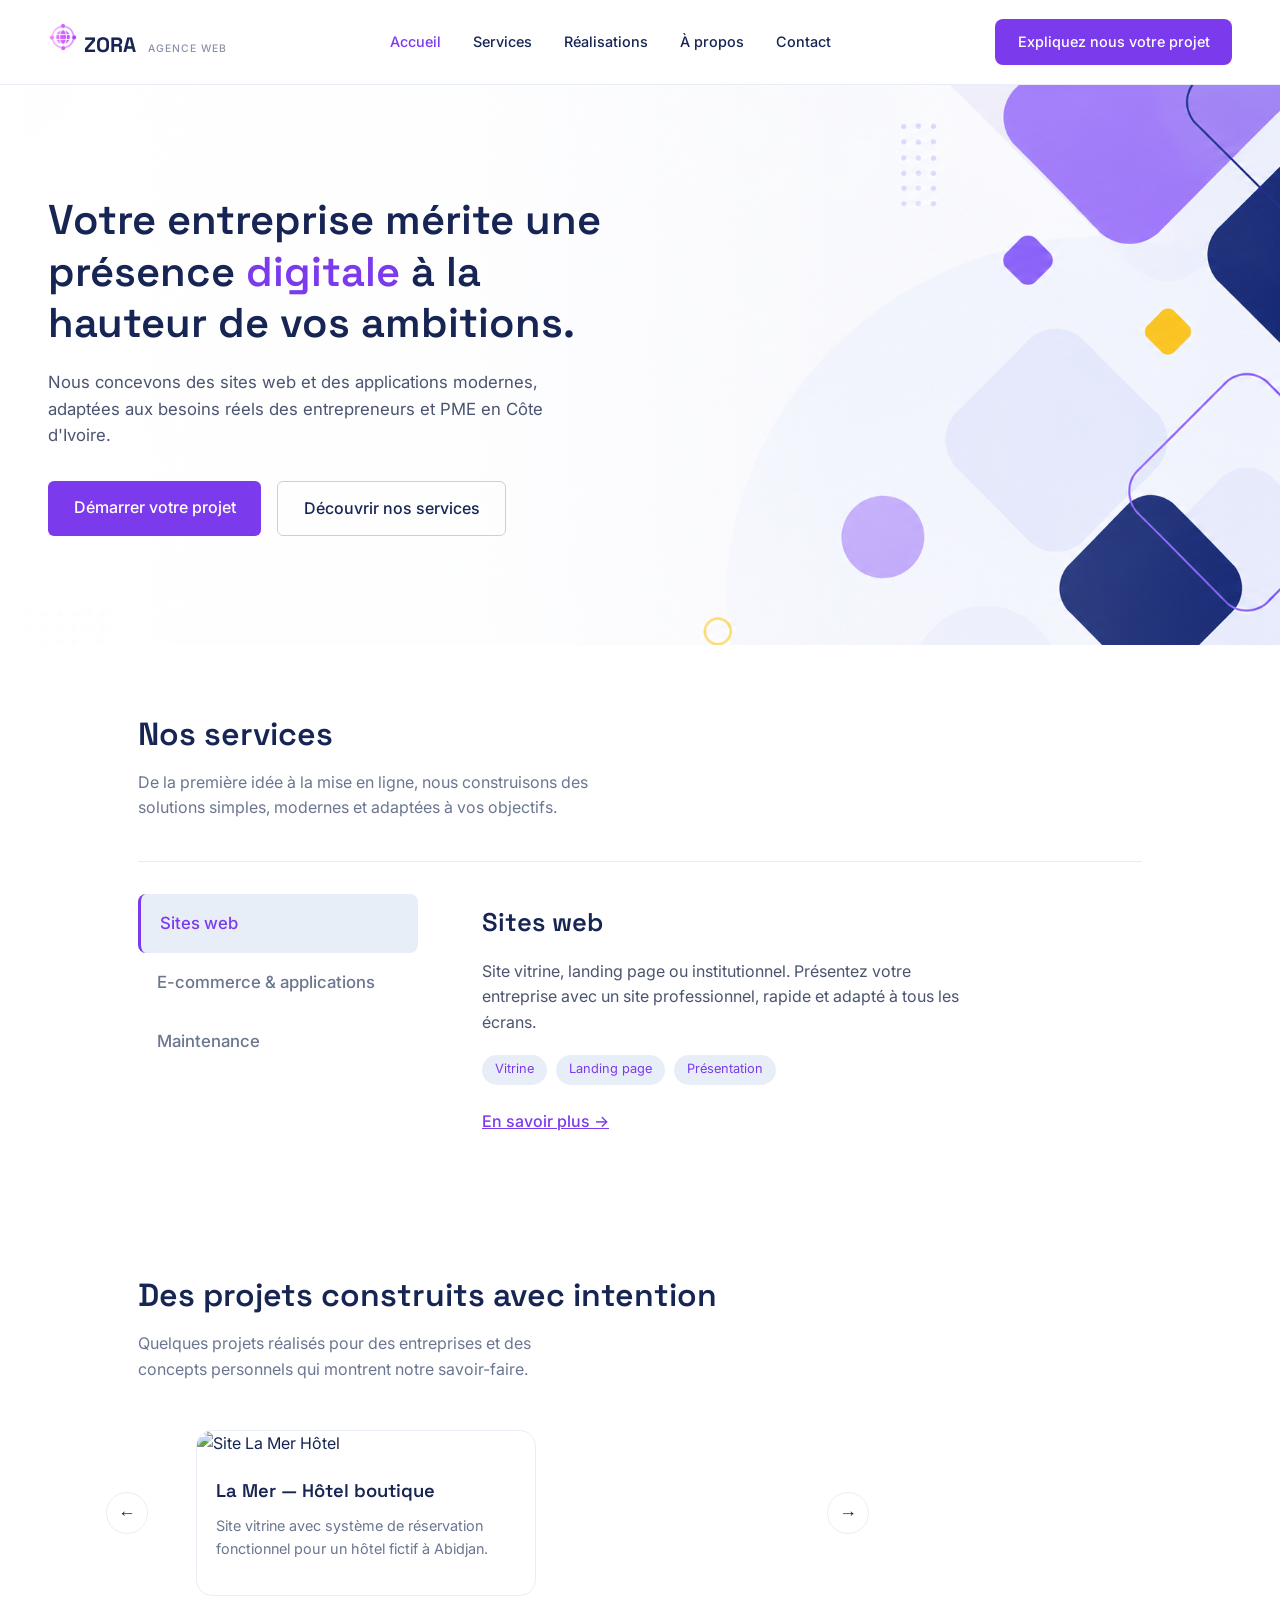
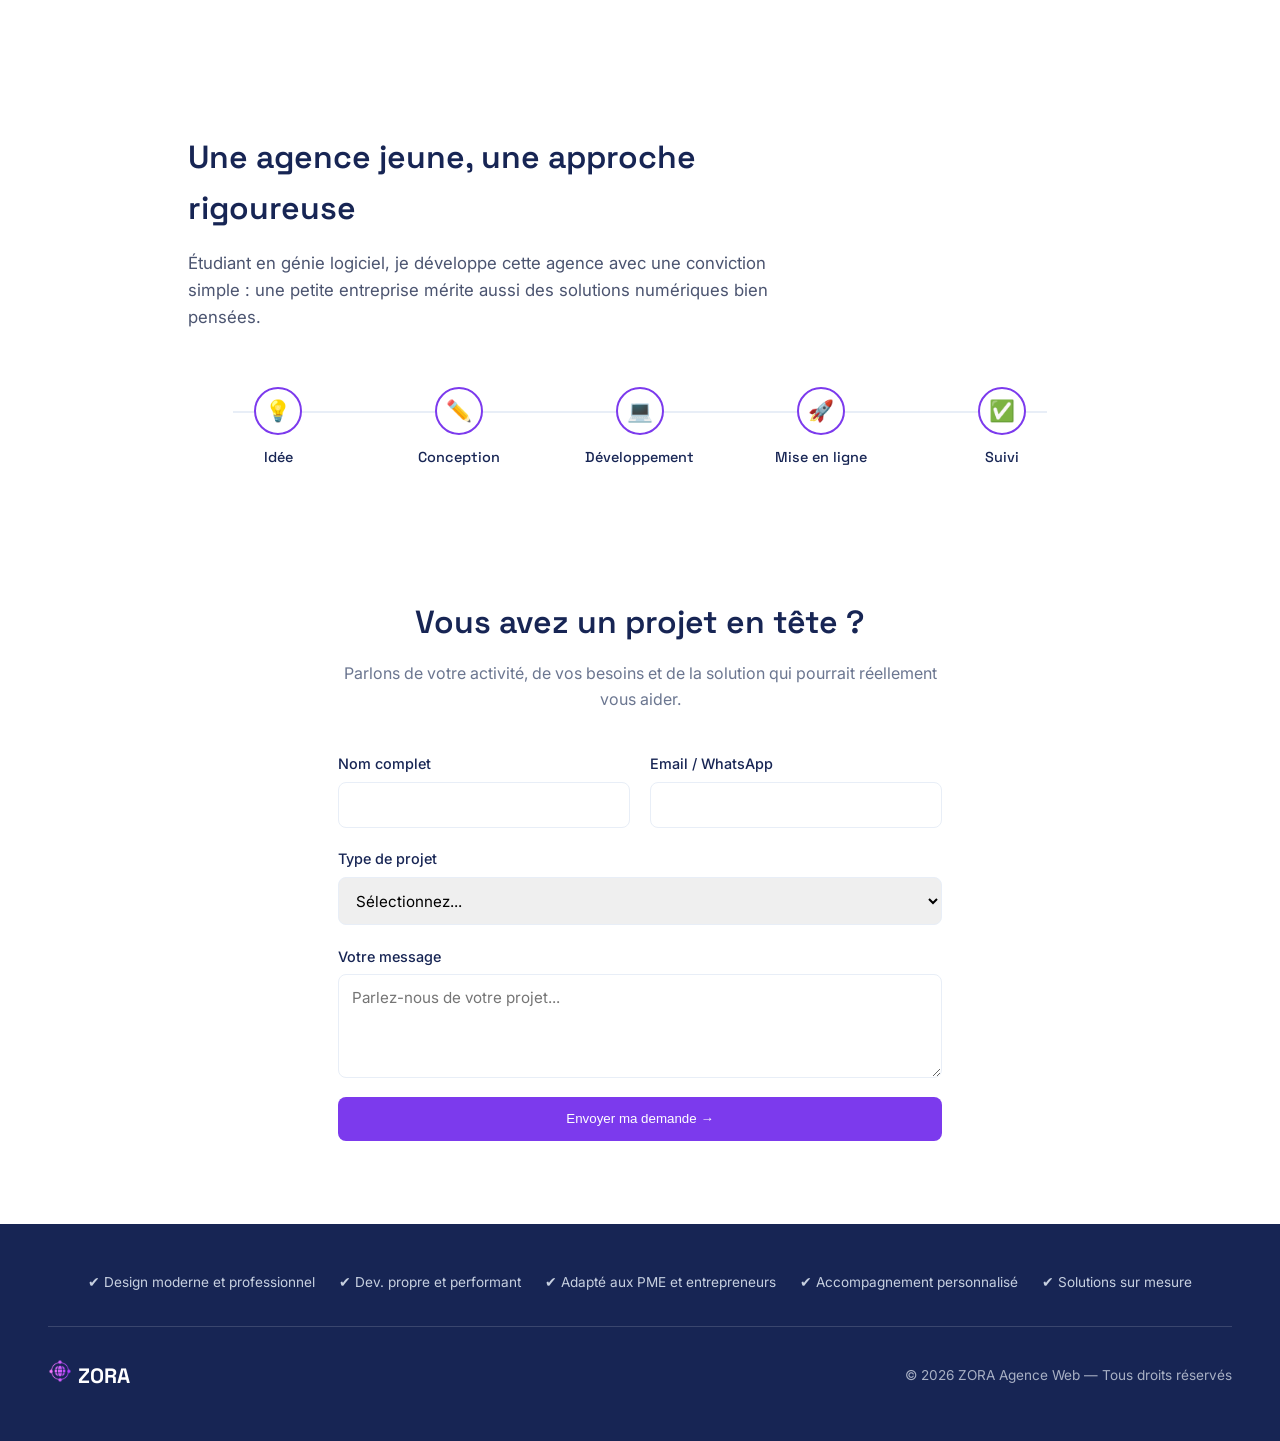
==== Frontend-agence/index.html @ 2cee511e "Site ZORA complet : header, hero, services, réalisations, à propos, contact, responsive" ====
<!DOCTYPE html>
<html lang="fr">
<head>
  <meta charset="UTF-8">
  <meta name="viewport" content="width=device-width, initial-scale=1.0">
  <title>ZORA — Agence web</title>
  <link rel="icon" type="image/png" href="image/icone.png">
  <link rel="stylesheet" href="Design.css">
  <script src="script.js" defer></script>
</head>
<body>

  <!-- HEADER / NAVIGATION -->
  <header class="en-tete">
    <div class="logo">
      <span class="logo-1"><img src="image/icone.png" alt="" width="30px"></span> ZORA
      <span class="logo-2">AGENCE WEB</span>
    </div>
    <nav class="liens" id="liens-nav">
      <a href="#accueil" class="lien-actif">Accueil</a>
      <a href="#services">Services</a>
      <a href="#realisations">Réalisations</a>
      <a href="#apropos">À propos</a>
      <a href="#contact">Contact</a>
    </nav>
    <a href="#contact" class="btn-cta">Expliquez nous votre projet</a>
     <button class="burger" id="burger" aria-label="Ouvrir le menu">
      <span></span>
      <span></span>
      <span></span>
    </button>
  </header>

  <!-- HERO -->
  <section id="accueil" class="hero">
    <div class="hero-text">
      <h1>Votre entreprise mérite une présence <span class="mot-accent">digitale</span> à la hauteur de vos ambitions.</h1>
      <p>Nous concevons des sites web et des applications modernes, adaptées aux besoins réels des entrepreneurs et PME en Côte d'Ivoire.</p>
      <div class="hero-boutons">
        <a href="#contact" class="btn-primaire">Démarrer votre projet</a>
        <a href="#services" class="btn-secondaire">Découvrir nos services</a>
      </div>
    </div>
  </section>

  <!-- SERVICES -->
  <section id="services" class="services">
    <h2>Nos services</h2>
    <p class="services-intro">De la première idée à la mise en ligne, nous construisons des solutions simples, modernes et adaptées à vos objectifs.</p>
 
    <div class="services-layout">
 
      <ul class="services-liste">
        <li class="service-nom actif" data-service="sites-web">Sites web</li>
        <li class="service-nom" data-service="ecommerce">E-commerce &amp; applications</li>
        <li class="service-nom" data-service="maintenance">Maintenance</li>
      </ul>
 
      <div class="services-detail">
        <h3 id="detail-titre">Sites web</h3>
        <p id="detail-texte">Site vitrine, landing page ou institutionnel. Présentez votre entreprise avec un site professionnel, rapide et adapté à tous les écrans.</p>
        <div class="detail-tags" id="detail-tags">
          <span class="tag">Vitrine</span>
          <span class="tag">Landing page</span>
          <span class="tag">Présentation</span>
        </div>
        <a href="#contact" class="detail-lien">En savoir plus →</a>
      </div>
 
    </div>
  </section>
 

  <!-- REALISATIONS -->
  <section id="realisations" class="realisations">
    <h2>Des projets construits avec intention</h2>
    <p class="realisations-intro">Quelques projets réalisés pour des entreprises et des concepts personnels qui montrent notre savoir-faire.</p>
 
    <div class="carrousel-conteneur">
      <button class="carrousel-fleche fleche-gauche" aria-label="Précédent">←</button>
 
      <div class="carrousel" id="carrousel">
 
        <a href="#" target="_blank" rel="noopener noreferrer" class="projet-carte">
          <img src="image/la-mer-apercu.png" alt="Site La Mer Hôtel">
          <div class="projet-contenu">
            <h3>La Mer — Hôtel boutique</h3>
            <p>Site vitrine avec système de réservation fonctionnel pour un hôtel fictif à Abidjan.</p>
          </div>
        </a>
         <!-- ⚠️ remplace href="#" par la vraie URL une fois La Mer mis en ligne -->

        <!-- les prochains projets viendront ici, même structure -->

      </div>

      <button class="carrousel-fleche fleche-droite" aria-label="Suivant">→</button>
    </div>
  </section>

  <!-- A PROPOS -->
  <section id="apropos" class="apropos">
    <div class="apropos-intro">
      <h2>Une agence jeune, une approche rigoureuse</h2>
      <p>Étudiant en génie logiciel, je développe cette agence avec une conviction simple : une petite entreprise mérite aussi des solutions numériques bien pensées.</p>
    </div>
 
    <div class="processus">
      <div class="etape">
        <div class="etape-icone">💡</div>
        <span class="etape-nom">Idée</span>
      </div>
      <div class="etape">
        <div class="etape-icone">✏️</div>
        <span class="etape-nom">Conception</span>
      </div>
      <div class="etape">
        <div class="etape-icone">💻</div>
        <span class="etape-nom">Développement</span>
      </div>
      <div class="etape">
        <div class="etape-icone">🚀</div>
        <span class="etape-nom">Mise en ligne</span>
      </div>
      <div class="etape">
        <div class="etape-icone">✅</div>
        <span class="etape-nom">Suivi</span>
      </div>
    </div>
  </section>
 
  <!-- CONTACT -->
  <section id="contact" class="contact">
    <div class="contact-intro">
      <h2>Vous avez un projet en tête ?</h2>
      <p>Parlons de votre activité, de vos besoins et de la solution qui pourrait réellement vous aider.</p>
    </div>
 
    <form id="contact-projet-form" class="contact-form">
      <div class="champ-groupe">
        <label>
          Nom complet
          <input type="text" id="cp-nom" name="nom" required>
        </label>
        <label>
          Email / WhatsApp
          <input type="text" id="cp-contact" name="contact" required>
        </label>
      </div>
 
      <label>
        Type de projet
        <select id="cp-type" name="type-projet" required>
          <option value="" disabled selected>Sélectionnez...</option>
          <option value="site-vitrine">Site vitrine</option>
          <option value="ecommerce">E-commerce / Application</option>
          <option value="maintenance">Maintenance d'un site existant</option>
          <option value="autre">Autre</option>
        </select>
      </label>
 
      <label>
        Votre message
        <textarea id="cp-message" name="message" rows="4" placeholder="Parlez-nous de votre projet..." required></textarea>
      </label>
 
      <button type="submit">Envoyer ma demande →</button>
    </form>
 
    <div id="contact-projet-result"></div>
  </section>
 
  <!-- FOOTER -->
  <footer class="site-footer">
    <div class="footer-badges">
      <span>✔ Design moderne et professionnel</span>
      <span>✔ Dev. propre et performant</span>
      <span>✔ Adapté aux PME et entrepreneurs</span>
      <span>✔ Accompagnement personnalisé</span>
      <span>✔ Solutions sur mesure</span>
    </div>
    <div class="footer-bas">
      <div class="logo">
        <span class="logo-1"><img src="image/icone.png" alt="" width="24px"></span> ZORA
      </div>
      <p>© 2026 ZORA Agence Web — Tous droits réservés</p>
    </div>
  </footer>


</body>
</html>
---- Frontend-agence/Design.css ----
@import url('https://fonts.googleapis.com/css2?family=Space+Grotesk:wght@500;600;700&family=Inter:wght@400;500;600&display=swap');
:root {
  --couleur-bleu-nuit: #172554;     /* titres, texte important, footer */
  --couleur-violet: #7C3AED;        /* boutons, liens, éléments interactifs */
  --couleur-jaune: #FACC15;         /* accents, badges, détails */
  --couleur-blanc: #FFFFFF;         /* fond principal, cartes */
  --couleur-bleu-clair: #E8EEF7;    /* fonds secondaires, séparateurs */
 
  --police-titre: 'Space Grotesk', sans-serif;
  --police-texte: 'Inter', sans-serif;
}
*{
    margin: 0;
    padding: 0;
    box-sizing: border-box;
}
html {
  scroll-behavior: smooth;
}
body {
  font-family: var(--police-texte);
  color: var(--couleur-bleu-nuit);
  background-color: var(--couleur-blanc);
  line-height: 1.6;
}
a {
  text-decoration: none;
  color: inherit;
}
.en-tete {
  position: sticky;
  top: 0;
  z-index: 100;
  display: flex;
  justify-content: space-between;
  align-items: center;
  padding: 1.2rem 3rem;
  background-color: var(--couleur-blanc);
  border-bottom: 1px solid var(--couleur-bleu-clair);
}
.logo {
  font-family: var(--police-titre);
  font-weight: 700;
  font-size: 1.3rem;
  color: var(--couleur-bleu-nuit);
  display: flex;
  align-items: baseline;
  gap: 0.4rem;
}
.logo-1 {
  color: var(--couleur-violet);
}
.logo-2 {
  font-family: var(--police-texte);
  font-weight: 500;
  font-size: 0.65rem;
  color: #8A93A8;
  letter-spacing: 1px;
  margin-left: 0.3rem;
}
.liens{
    display: flex;
    gap: 2rem;
}
.liens a{
    font-family: var(--police-texte);
    font-size: 0.9rem;
    font-weight: 500;
    color: var(--couleur-bleu-nuit);
    transition: color 0.2s ease;
}
.liens a:hover{
    color: var(--couleur-violet)
}
.btn-cta {
  background-color: var(--couleur-violet);
  color: var(--couleur-blanc);
  font-family: var(--police-texte);
  font-weight: 500;
  font-size: 0.9rem;
  padding: 0.7rem 1.4rem;
  border-radius: 8px;
  transition: opacity 0.2s ease;
}
.btn-cta:hover{
    opacity: 0.85;
}
.lien-actif {
  color: var(--couleur-violet)!important;
}
.hero {
  position: relative;
  display: flex;
  align-items: center;
  min-height: 560px;
  padding: 3rem;
  background-image: url('image/hero-fond.png');
  background-size: cover;
  background-position: center;
}
 
.hero::before {
  content: "";
  position: absolute;
  inset: 0;
  background: linear-gradient(
    90deg,
    rgba(255, 255, 255, 0.97) 0%,
    rgba(255, 255, 255, 0.85) 35%,
    rgba(255, 255, 255, 0.2) 65%,
    rgba(255, 255, 255, 0) 100%
  );
}
 
.hero-text {
  position: relative;
  z-index: 1;
  max-width: 560px;
}
 
.hero-text h1 {
  font-family: var(--police-titre);
  font-weight: 600;
  font-size: 2.6rem;
  line-height: 1.25;
  color: var(--couleur-bleu-nuit);
  margin-bottom: 1.2rem;
}
 
.mot-accent {
  color: var(--couleur-violet);
}
 
.hero-text p {
  font-size: 1.05rem;
  color: #4B5470;
  margin-bottom: 2rem;
}
 
.hero-boutons {
  display: flex;
  gap: 1rem;
}
 
.btn-primaire {
  background-color: var(--couleur-violet);
  color: var(--couleur-blanc);
  font-weight: 500;
  padding: 0.85rem 1.6rem;
  border-radius: 6px;
  transition: opacity 0.2s ease;
}
 
.btn-primaire:hover {
  opacity: 0.85;
}
 
.btn-secondaire {
  background-color: transparent;
  color: var(--couleur-bleu-nuit);
  font-weight: 500;
  padding: 0.85rem 1.6rem;
  border-radius: 6px;
  border: 1px solid #C7D0E0;
  transition: border-color 0.2s ease;
}
 
.btn-secondaire:hover {
  border-color: var(--couleur-violet);
}
 
.hero-visuel-conteneur {
  flex: 1;
  position: relative;
  display: flex;
  justify-content: center;
}
 
.hero-visuel-forme {
  position: absolute;
  border-radius: 50%;
  z-index: 0;
}
 
.forme-jaune {
  width: 26px;
  height: 26px;
  background-color: var(--couleur-jaune);
  top: -14px;
  left: 20px;
}
 
.forme-violette {
  width: 70px;
  height: 70px;
  background-color: var(--couleur-violet);
  opacity: 0.12;
  bottom: -20px;
  right: 10px;
  border-radius: 16px;
}
 
.hero-visuel {
  position: relative;
  z-index: 1;
  width: 100%;
  max-width: 420px;
  background-color: var(--couleur-blanc);
  border-radius: 16px;
  box-shadow: 0 20px 50px rgba(23, 37, 84, 0.15), 0 2px 8px rgba(23, 37, 84, 0.06);
  padding: 1.5rem;
}
.services{
  padding: 4rem 3rem;
  max-width: 1100px;
  margin: 0 auto;
}
.services h2{
  font-family: var(--police-titre);
  font-weight: 600 ;
  font-size: 2rem;
  color: var(--couleur-bleu-nuit);
  margin-bottom: 0.6rem ;
}
.services-intro{
   color: #6B7690;
   max-width: 500px;
   margin-bottom: 2.5rem;
}
.services-layout{
    display: flex;
    gap: 3rem;
    border-top: 1px solid var(--couleur-bleu-clair);
    padding-top: 2rem;
}
.services-liste{
    list-style: none;
    flex: 0 0 280px;
    display: flex;
    flex-direction: column;
}
.service-nom{
  padding: 1rem 1.2rem;
  font-family: var(--police-texte);
  font-weight: 500;
  font-size: 1.05rem;
  color: #6B7690;
  border-radius: 8px;
  cursor: pointer;
  transition: color 0.2s ease;
}
.service-nom:hover{
  color: var(--couleur-bleu-nuit);
}
.service-nom.actif {
  background-color: var(--couleur-bleu-clair);
  color: var(--couleur-violet);
  border-left: 3px solid var(--couleur-violet);
}
.services-detail{
  flex: 1;
  padding: 0.5rem 1rem;
}
.services-detail h3 {
  font-family: var(--police-titre);
  font-weight: 600;
  font-size: 1.6rem;
  color: var(--couleur-bleu-nuit);
  margin-bottom: 1rem;
}

.services-detail p {
  color: #4B5470;
  margin-bottom: 1.2rem;
  max-width: 480px;
}
.detail-tags {
  display: flex;
  flex-wrap: wrap;
  gap: 0.6rem;
  margin-bottom: 1.5rem;
}
.detail-tags .tag {
  font-size: 0.8rem;
  color: var(--couleur-violet);
  background-color: var(--couleur-bleu-clair);
  padding: 0.3rem 0.8rem;
  border-radius: 999px;
}
.detail-lien {
  color: var(--couleur-violet);
  font-weight: 500;
  text-decoration: underline;
}
.mockup-barre {
  display: flex;
  gap: 0.4rem;
  margin-bottom: 1.2rem;
}
.realisations {
  padding: 4rem 0;
  max-width: 1100px;
  margin: 0 auto;
}
 
.realisations h2 {
  font-family: var(--police-titre);
  font-weight: 600;
  font-size: 2rem;
  color: var(--couleur-bleu-nuit);
  margin-bottom: 0.6rem;
  padding: 0 3rem;
}
 
.realisations-intro {
  color: #6B7690;
  max-width: 500px;
  margin-bottom: 2.5rem;
  padding: 0 3rem;
}
 
.carrousel-conteneur {
  position: relative;
  display: flex;
  align-items: center;
  gap: 1rem;
  padding: 0 1rem;
}
 
.carrousel {
  display: flex;
  gap: 1.5rem;
  overflow-x: auto;
  scroll-snap-type: x mandatory;
  scroll-behavior: smooth;
  padding: 0.5rem 2rem;
}
 
/* Cache la barre de défilement (visuel plus propre), sans bloquer le défilement */
.carrousel::-webkit-scrollbar {
  display: none;
}
.carrousel {
  scrollbar-width: none;
}
 
.projet-carte {
  flex: 0 0 340px;
  scroll-snap-align: start;
  background-color: var(--couleur-blanc);
  border: 1px solid var(--couleur-bleu-clair);
  border-radius: 1rem;
  overflow: hidden;
  display: block;
  transition: box-shadow 0.2s ease, transform 0.2s ease;
}
 
.projet-carte:hover {
  box-shadow: 0 10px 30px rgba(23, 37, 84, 0.1);
  transform: translateY(-3px);
}
 
.projet-carte img {
  width: 100%;
  height: 200px;
  object-fit: cover;
}
 
.projet-contenu {
  padding: 1.2rem;
}
 
.projet-contenu h3 {
  font-family: var(--police-titre);
  font-weight: 600;
  font-size: 1.15rem;
  color: var(--couleur-bleu-nuit);
  margin-bottom: 0.5rem;
}
 
.projet-contenu p {
  color: #6B7690;
  font-size: 0.9rem;
  margin-bottom: 1rem;
}
 
.carrousel-fleche {
  flex-shrink: 0;
  width: 42px;
  height: 42px;
  border-radius: 50%;
  border: 1px solid var(--couleur-bleu-clair);
  background-color: var(--couleur-blanc);
  color: var(--couleur-bleu-nuit);
  font-size: 1.1rem;
  cursor: pointer;
  transition: background-color 0.2s ease;
}
 
.carrousel-fleche:hover {
  background-color: var(--couleur-bleu-clair);
}
.apropos {
  padding: 4rem 3rem;
  max-width: 1000px;
  margin: 0 auto;
}
 
.apropos-intro {
  max-width: 600px;
  margin-bottom: 3.5rem;
}
 
.apropos-intro h2 {
  font-family: var(--police-titre);
  font-weight: 600;
  font-size: 2rem;
  color: var(--couleur-bleu-nuit);
  margin-bottom: 1rem;
}
 
.apropos-intro p {
  color: #4B5470;
  font-size: 1.05rem;
}
 
.processus {
  position: relative;
  display: flex;
  justify-content: space-between;
}
 
/* La ligne horizontale qui relie les étapes, placée derrière les icônes */
.processus::before {
  content: "";
  position: absolute;
  top: 24px;
  left: 5%;
  right: 5%;
  height: 2px;
  background-color: var(--couleur-bleu-clair);
  z-index: 0;
}
 
.etape {
  position: relative;
  z-index: 1;
  display: flex;
  flex-direction: column;
  align-items: center;
  gap: 0.7rem;
  flex: 1;
}
 
.etape-icone {
  width: 48px;
  height: 48px;
  border-radius: 50%;
  background-color: var(--couleur-blanc);
  border: 2px solid var(--couleur-violet);
  display: flex;
  align-items: center;
  justify-content: center;
  font-size: 1.3rem;
}
 
.etape-nom {
  font-family: var(--police-titre);
  font-weight: 500;
  font-size: 0.9rem;
  color: var(--couleur-bleu-nuit);
  text-align: center;
}
.contact {
  padding: 4rem 3rem;
  max-width: 700px;
  margin: 0 auto;
}
 
.contact-intro {
  text-align: center;
  margin-bottom: 2.5rem;
}
 
.contact-intro h2 {
  font-family: var(--police-titre);
  font-weight: 600;
  font-size: 2rem;
  color: var(--couleur-bleu-nuit);
  margin-bottom: 0.8rem;
}
 
.contact-intro p {
  color: #6B7690;
}
 
.contact-form {
  display: flex;
  flex-direction: column;
  gap: 1.2rem;
}
 
.champ-groupe {
  display: flex;
  gap: 1.2rem;
}
 
.contact-form label {
  flex: 1;
  display: flex;
  flex-direction: column;
  gap: 0.4rem;
  font-size: 0.9rem;
  color: var(--couleur-bleu-nuit);
  font-weight: 500;
}
 
.contact-form input,
.contact-form select,
.contact-form textarea {
  padding: 0.8rem;
  border: 1px solid var(--couleur-bleu-clair);
  border-radius: 8px;
  font-family: var(--police-texte);
  font-size: 0.95rem;
  resize: vertical;
}
 
.contact-form button {
  background-color: var(--couleur-violet);
  color: var(--couleur-blanc);
  font-weight: 500;
  padding: 0.9rem;
  border: none;
  border-radius: 8px;
  cursor: pointer;
  transition: opacity 0.2s ease;
}
 
.contact-form button:hover {
  opacity: 0.85;
}
 
#contact-projet-result {
  margin-top: 1.2rem;
  text-align: center;
  color: var(--couleur-violet);
  font-weight: 500;
}
 
/* ============================
   FOOTER
   ============================ */
.site-footer {
  background-color: var(--couleur-bleu-nuit);
  color: var(--couleur-blanc);
  padding: 3rem;
}
 
.footer-badges {
  display: flex;
  flex-wrap: wrap;
  justify-content: center;
  gap: 1.5rem;
  padding-bottom: 2rem;
  margin-bottom: 2rem;
  border-bottom: 1px solid rgba(255, 255, 255, 0.15);
  font-size: 0.85rem;
  color: #C7D0E0;
}
 
.footer-bas {
  display: flex;
  justify-content: space-between;
  align-items: center;
}
 
.footer-bas .logo {
  font-family: var(--police-titre);
  font-weight: 700;
  color: var(--couleur-blanc);
}
 
.footer-bas p {
  font-size: 0.85rem;
  color: #A8B0C4;
}
.burger {
  display: none;
  flex-direction: column;
  justify-content: space-between;
  width: 26px;
  height: 20px;
  background: none;
  border: none;
  cursor: pointer;
}
 
.burger span {
  display: block;
  width: 100%;
  height: 2px;
  background-color: var(--couleur-bleu-nuit);
  border-radius: 2px;
  transition: transform 0.25s ease, opacity 0.25s ease;
}
 
/* Quand le menu est ouvert, on transforme les 3 barres en croix (×) */
.burger.ouvert span:nth-child(1) {
  transform: translateY(9px) rotate(45deg);
}
.burger.ouvert span:nth-child(2) {
  opacity: 0;
}
.burger.ouvert span:nth-child(3) {
  transform: translateY(-9px) rotate(-45deg);
}
 
/* ============================
   RESPONSIVE MOBILE
   ============================ */
@media (max-width: 900px) {
 
  .en-tete {
    padding: 1rem 1.5rem;
  }
 
  .btn-cta {
    display: none;
  }
 
  .burger {
    display: flex;
  }
 
  .liens {
    position: absolute;
    top: 100%;
    left: 0;
    right: 0;
    background-color: var(--couleur-blanc);
    flex-direction: column;
    gap: 0;
    max-height: 0;
    overflow: hidden;
    transition: max-height 0.3s ease;
    box-shadow: 0 10px 20px rgba(23, 37, 84, 0.08);
  }
 
  .liens.ouvert {
    max-height: 300px;
  }
 
  .liens a {
    padding: 1rem 1.5rem;
    border-bottom: 1px solid var(--couleur-bleu-clair);
  }
 
  .hero {
    flex-direction: column;
    min-height: auto;
    padding: 2.5rem 1.5rem;
    text-align: center;
  }
 
  .hero-text {
    max-width: 100%;
  }
 
  .hero-text h1 {
    font-size: 1.9rem;
  }
 
  .hero-boutons {
    flex-direction: column;
    width: 100%;
  }
 
  .services,
  .realisations,
  .apropos,
  .contact {
    padding: 3rem 1.5rem;
  }
 
  .services-layout {
    flex-direction: column;
    gap: 1.5rem;
  }
 
  .services-liste {
    flex: none;
    flex-direction: row;
    overflow-x: auto;
    gap: 0.5rem;
  }
 
  .service-nom {
    white-space: nowrap;
  }
 
  .service-nom.actif {
    border-left: none;
    border-bottom: 3px solid var(--couleur-violet);
  }
 
  .processus {
    flex-direction: column;
    align-items: flex-start;
    gap: 1.5rem;
  }
 
  .processus::before {
    top: 0;
    bottom: 0;
    left: 24px;
    right: auto;
    width: 2px;
    height: auto;
  }
 
  .etape {
    flex-direction: row;
    justify-content: flex-start;
  }
 
  .champ-groupe {
    flex-direction: column;
  }
 
  .footer-bas {
    flex-direction: column;
    gap: 1rem;
    text-align: center;
  }
 
}
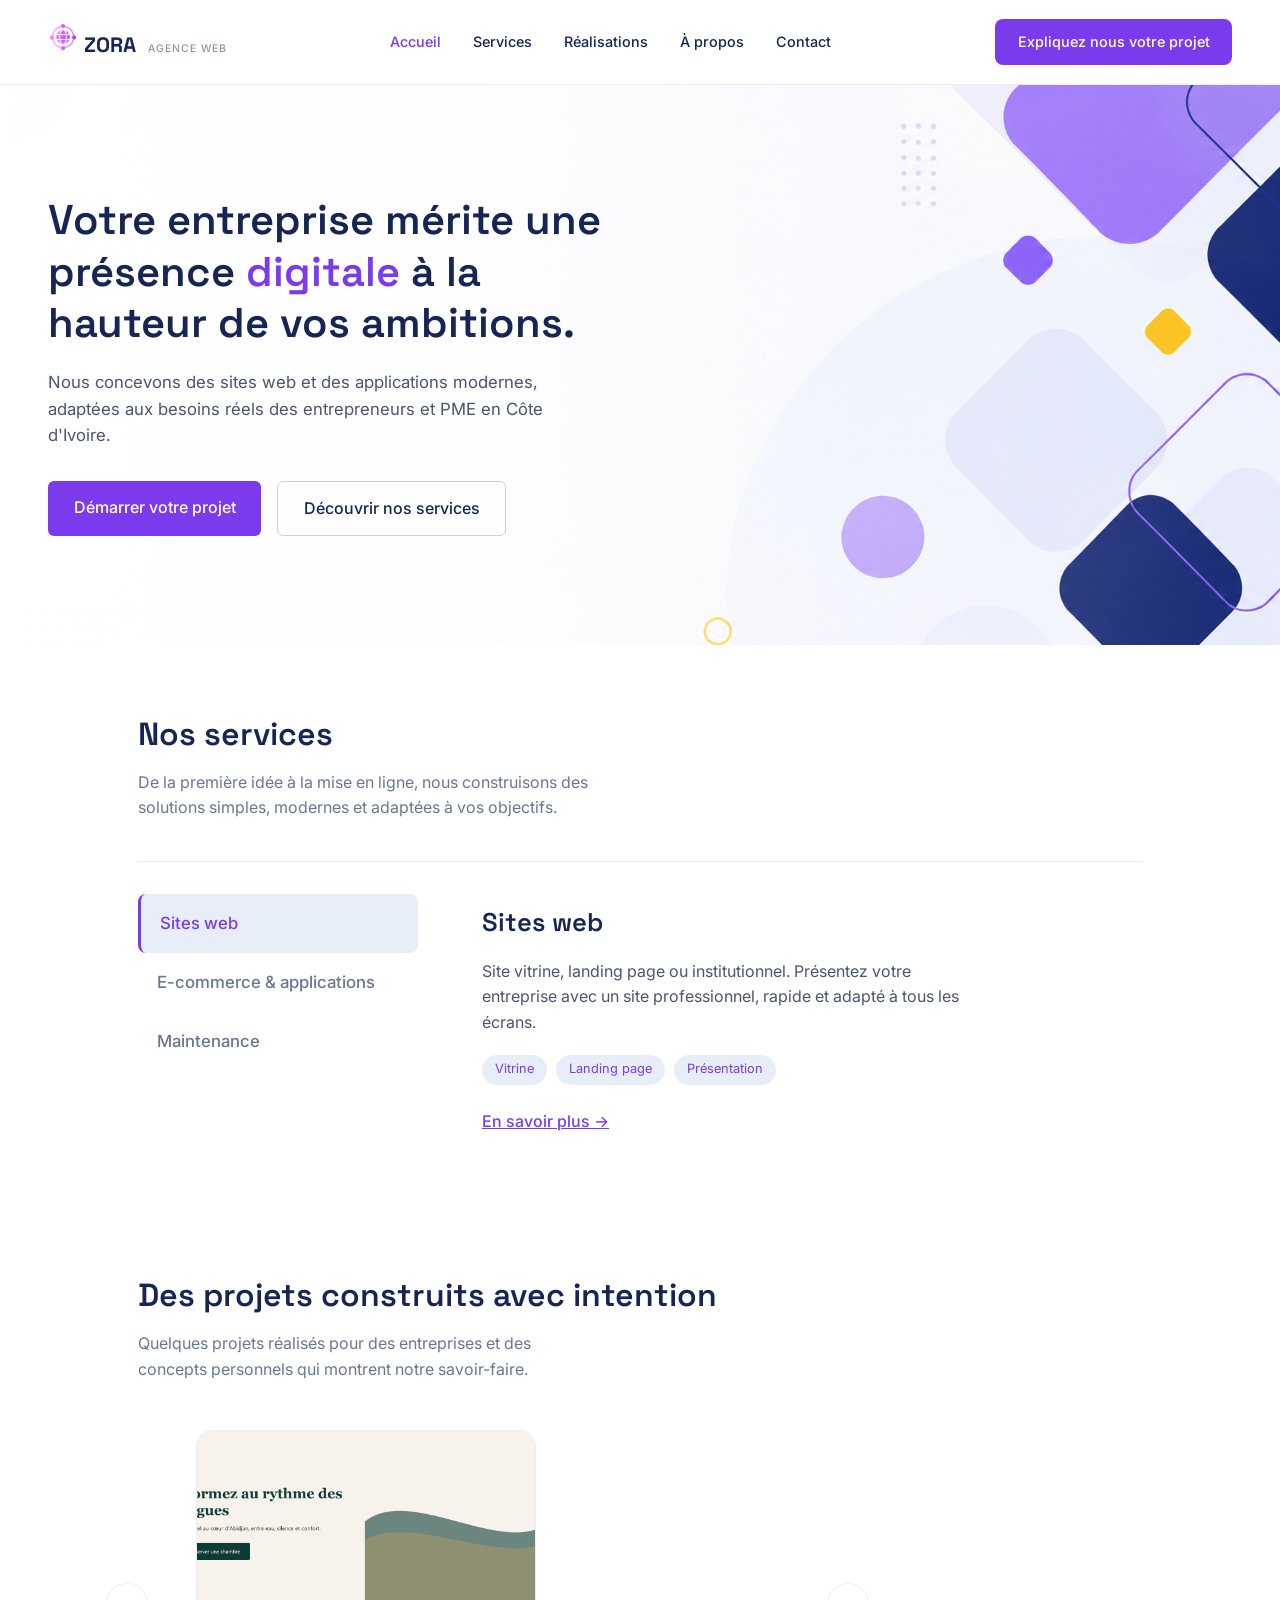
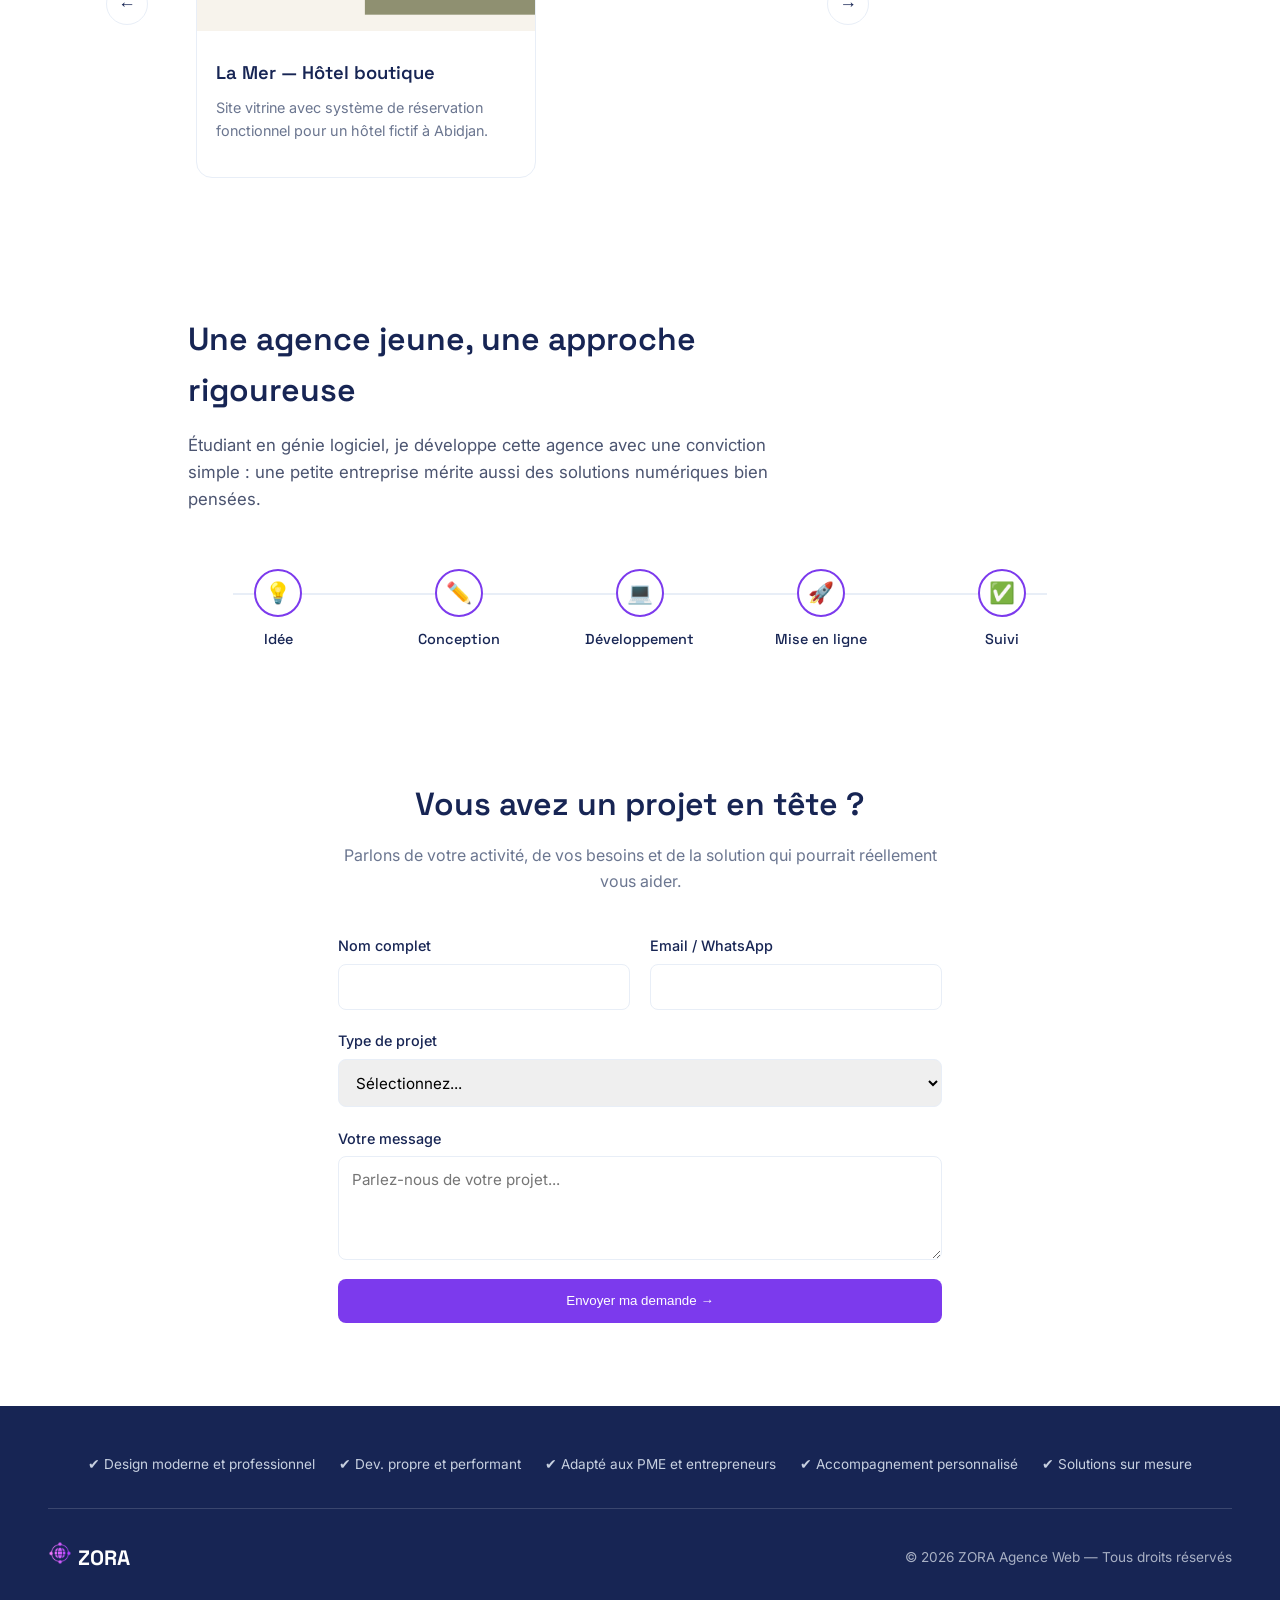
==== commit c77365b6: "Ajout du liens vers la mer et ajout de l'image" ====
--- a/Frontend-agence/index.html
+++ b/Frontend-agence/index.html
@@ -81,14 +81,13 @@
  
       <div class="carrousel" id="carrousel">
  
-        <a href="#" target="_blank" rel="noopener noreferrer" class="projet-carte">
+        <a href="https://ezekiel-tanoh.github.io/Site-hotel/" target="_blank" rel="noopener noreferrer" class="projet-carte">
           <img src="image/la-mer-apercu.png" alt="Site La Mer Hôtel">
           <div class="projet-contenu">
             <h3>La Mer — Hôtel boutique</h3>
             <p>Site vitrine avec système de réservation fonctionnel pour un hôtel fictif à Abidjan.</p>
           </div>
         </a>
-         <!-- ⚠️ remplace href="#" par la vraie URL une fois La Mer mis en ligne -->
 
         <!-- les prochains projets viendront ici, même structure -->
 
